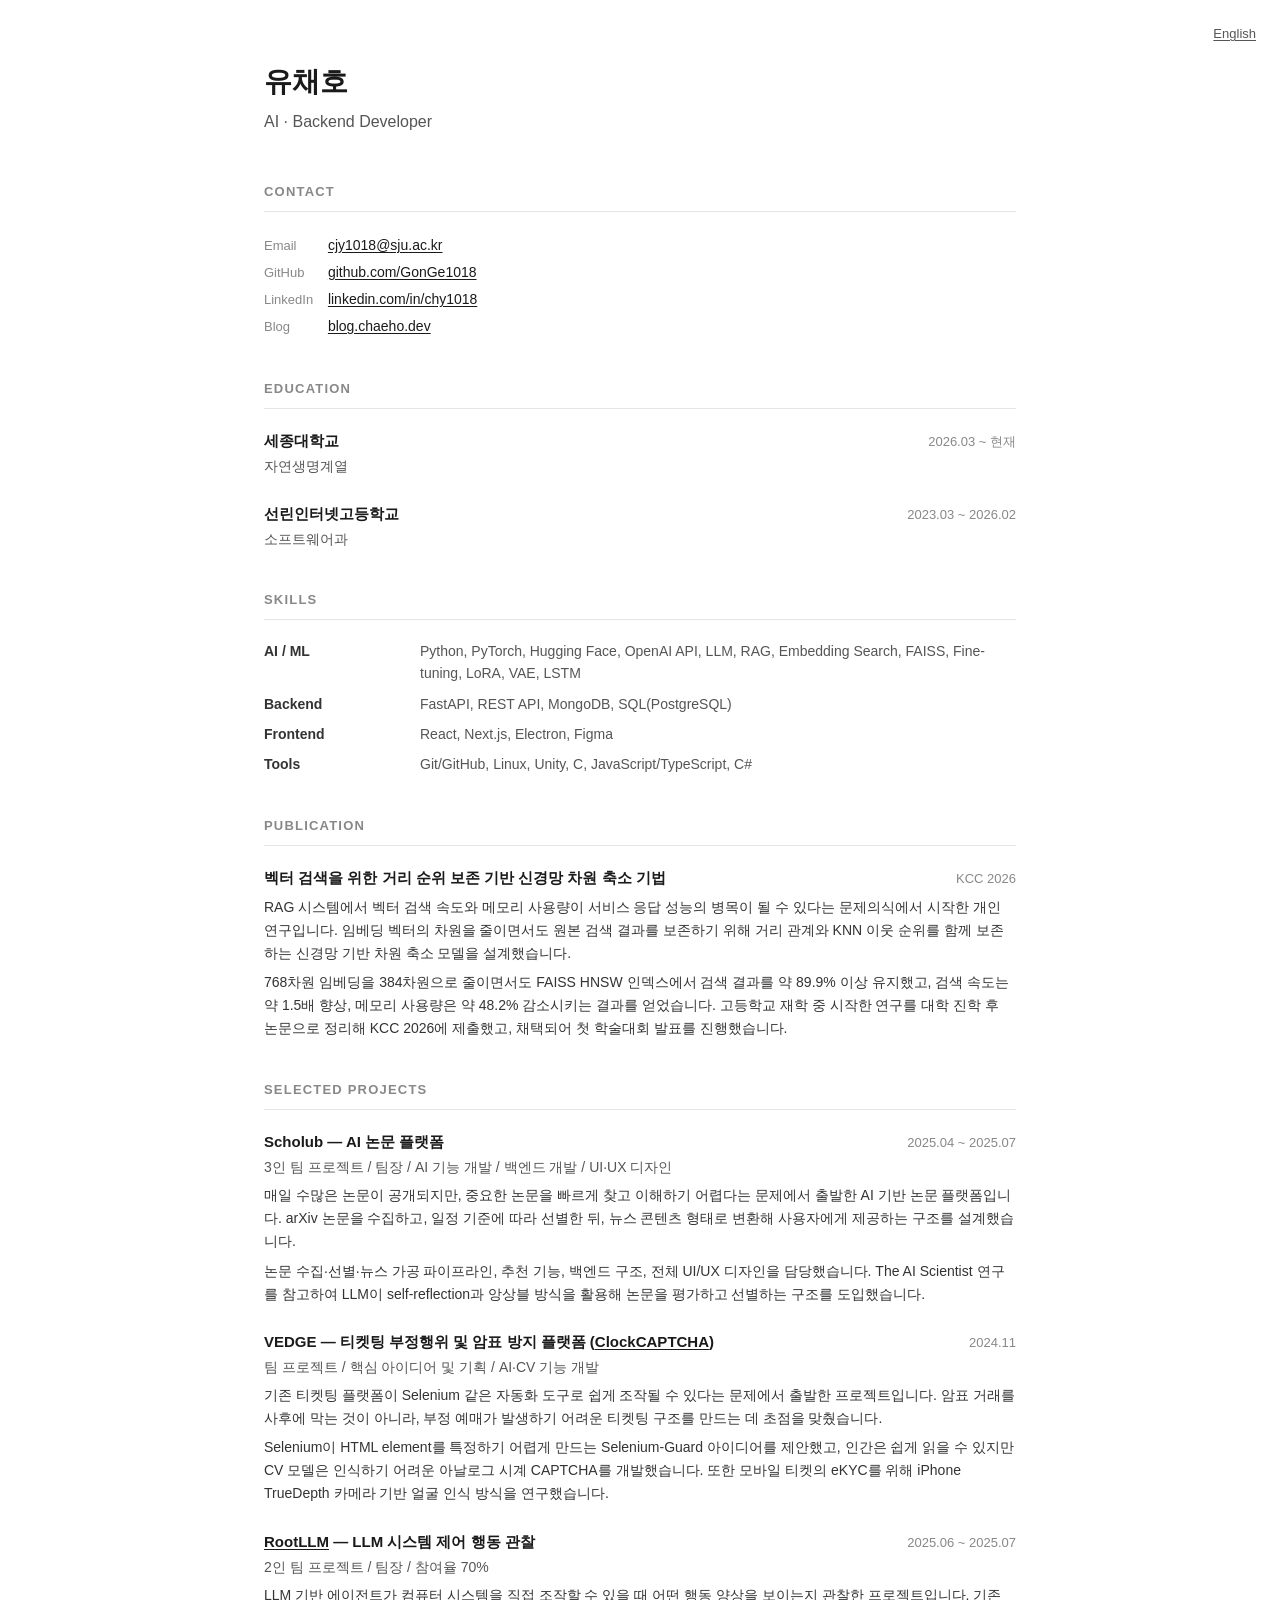
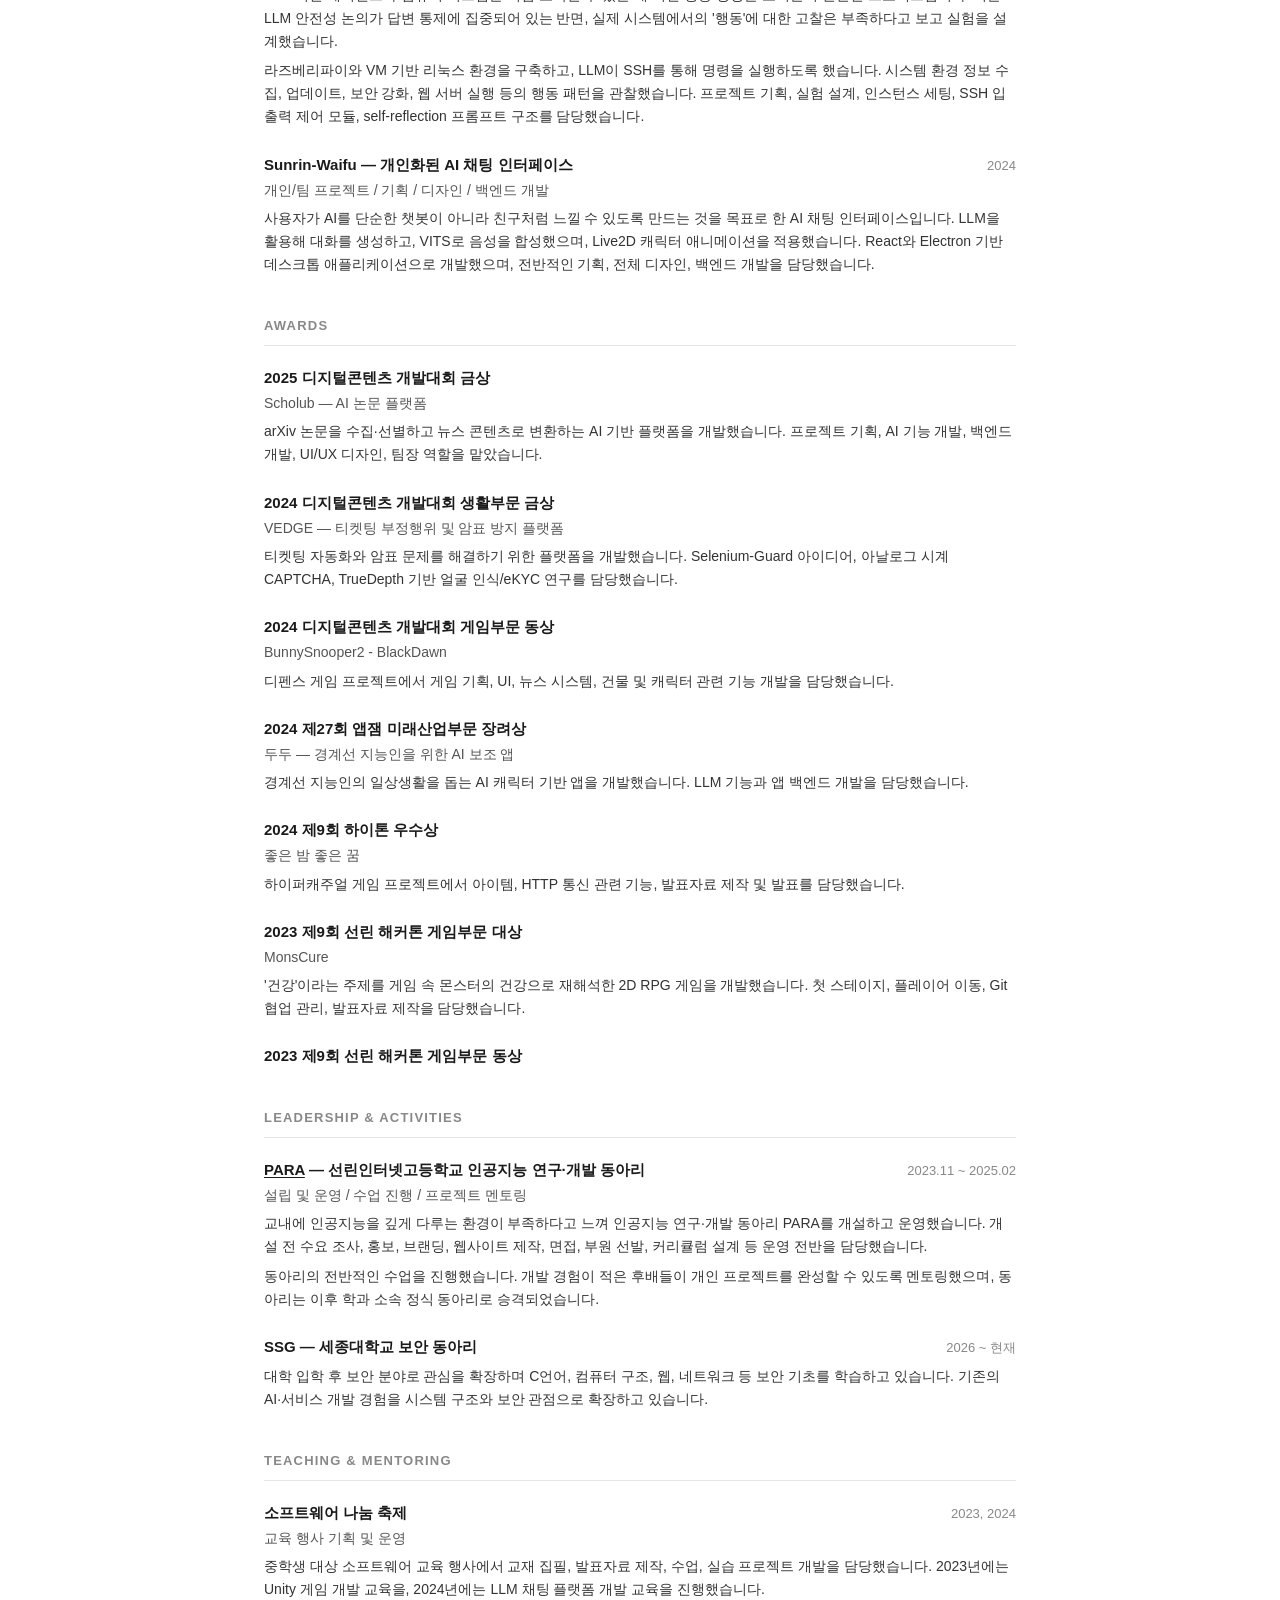
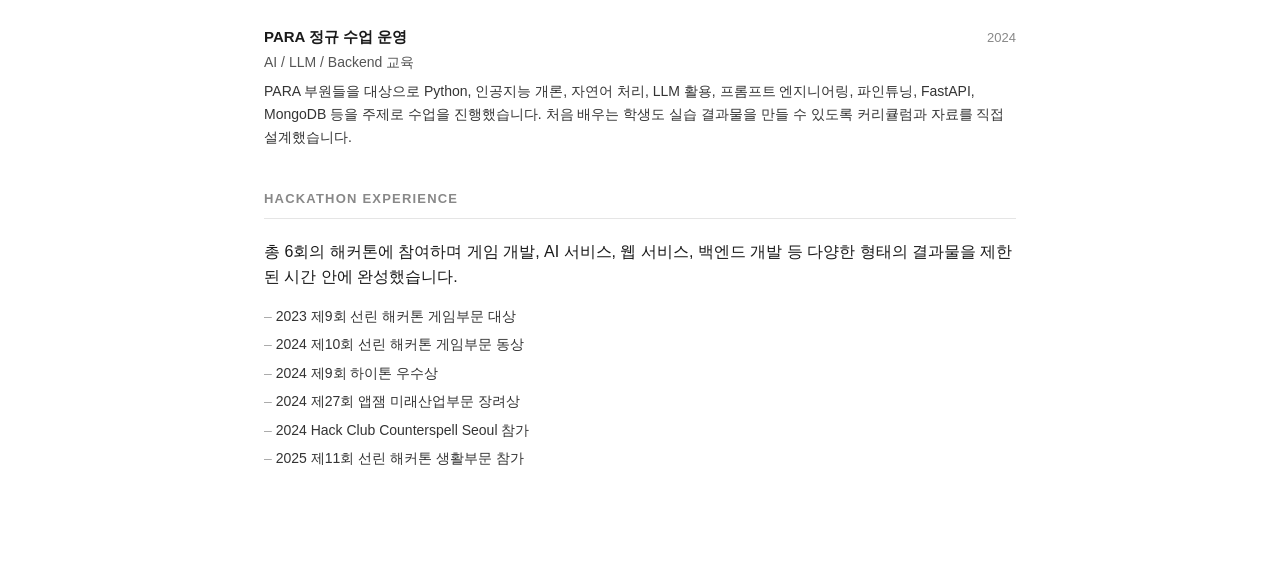
==== index.html @ c117a7dc "init: cv site" ====
<!DOCTYPE html>
<html lang="ko">
<head>
  <meta charset="UTF-8">
  <meta name="viewport" content="width=device-width, initial-scale=1.0">
  <title>유채호 — AI · Backend Developer</title>
  <link rel="stylesheet" href="style.css">
</head>
<body>
  <nav class="lang-switch"><a href="/en/">English</a></nav>

  <header>
    <h1>유채호</h1>
    <p class="subtitle">AI · Backend Developer</p>
  </header>

  <section>
    <h2>Contact</h2>
    <ul class="contact-list">
      <li><span>Email</span> <a href="mailto:cjy1018@sju.ac.kr">cjy1018@sju.ac.kr</a></li>
      <li><span>GitHub</span> <a href="https://github.com/GonGe1018">github.com/GonGe1018</a></li>
      <li><span>LinkedIn</span> <a href="https://www.linkedin.com/in/chy1018/">linkedin.com/in/chy1018</a></li>
      <li><span>Blog</span> <a href="https://blog.chaeho.dev">blog.chaeho.dev</a></li>
    </ul>
  </section>

  <section>
    <h2>Education</h2>
    <div class="entry">
      <div class="entry-header">
        <h3>세종대학교</h3>
        <span class="date">2026.03 ~ 현재</span>
      </div>
      <p class="role">자연생명계열</p>
    </div>
    <div class="entry">
      <div class="entry-header">
        <h3>선린인터넷고등학교</h3>
        <span class="date">2023.03 ~ 2026.02</span>
      </div>
      <p class="role">소프트웨어과</p>
    </div>
  </section>

  <section>
    <h2>Skills</h2>
    <dl class="skills-grid">
      <dt>AI / ML</dt>
      <dd>Python, PyTorch, Hugging Face, OpenAI API, LLM, RAG, Embedding Search, FAISS, Fine-tuning, LoRA, VAE, LSTM</dd>
      <dt>Backend</dt>
      <dd>FastAPI, REST API, MongoDB, SQL(PostgreSQL)</dd>
      <dt>Frontend</dt>
      <dd>React, Next.js, Electron, Figma</dd>
      <dt>Tools</dt>
      <dd>Git/GitHub, Linux, Unity, C, JavaScript/TypeScript, C#</dd>
    </dl>
  </section>

  <section>
    <h2>Publication</h2>
    <div class="entry">
      <div class="entry-header">
        <h3>벡터 검색을 위한 거리 순위 보존 기반 신경망 차원 축소 기법</h3>
        <span class="date">KCC 2026</span>
      </div>
      <p class="desc">RAG 시스템에서 벡터 검색 속도와 메모리 사용량이 서비스 응답 성능의 병목이 될 수 있다는 문제의식에서 시작한 개인 연구입니다. 임베딩 벡터의 차원을 줄이면서도 원본 검색 결과를 보존하기 위해 거리 관계와 KNN 이웃 순위를 함께 보존하는 신경망 기반 차원 축소 모델을 설계했습니다.</p>
      <p class="desc">768차원 임베딩을 384차원으로 줄이면서도 FAISS HNSW 인덱스에서 검색 결과를 약 89.9% 이상 유지했고, 검색 속도는 약 1.5배 향상, 메모리 사용량은 약 48.2% 감소시키는 결과를 얻었습니다. 고등학교 재학 중 시작한 연구를 대학 진학 후 논문으로 정리해 KCC 2026에 제출했고, 채택되어 첫 학술대회 발표를 진행했습니다.</p>
    </div>
  </section>
  <section>
    <h2>Selected Projects</h2>
    <div class="entry">
      <div class="entry-header">
        <h3>Scholub — AI 논문 플랫폼</h3>
        <span class="date">2025.04 ~ 2025.07</span>
      </div>
      <p class="role">3인 팀 프로젝트 / 팀장 / AI 기능 개발 / 백엔드 개발 / UI·UX 디자인</p>
      <p class="desc">매일 수많은 논문이 공개되지만, 중요한 논문을 빠르게 찾고 이해하기 어렵다는 문제에서 출발한 AI 기반 논문 플랫폼입니다. arXiv 논문을 수집하고, 일정 기준에 따라 선별한 뒤, 뉴스 콘텐츠 형태로 변환해 사용자에게 제공하는 구조를 설계했습니다.</p>
      <p class="desc">논문 수집·선별·뉴스 가공 파이프라인, 추천 기능, 백엔드 구조, 전체 UI/UX 디자인을 담당했습니다. The AI Scientist 연구를 참고하여 LLM이 self-reflection과 앙상블 방식을 활용해 논문을 평가하고 선별하는 구조를 도입했습니다.</p>
    </div>
    <div class="entry">
      <div class="entry-header">
        <h3>VEDGE — 티켓팅 부정행위 및 암표 방지 플랫폼 (<a href="https://github.com/GonGe1018/ClockCAPTCHA">ClockCAPTCHA</a>)</h3>
        <span class="date">2024.11</span>
      </div>
      <p class="role">팀 프로젝트 / 핵심 아이디어 및 기획 / AI·CV 기능 개발</p>
      <p class="desc">기존 티켓팅 플랫폼이 Selenium 같은 자동화 도구로 쉽게 조작될 수 있다는 문제에서 출발한 프로젝트입니다. 암표 거래를 사후에 막는 것이 아니라, 부정 예매가 발생하기 어려운 티켓팅 구조를 만드는 데 초점을 맞췄습니다.</p>
      <p class="desc">Selenium이 HTML element를 특정하기 어렵게 만드는 Selenium-Guard 아이디어를 제안했고, 인간은 쉽게 읽을 수 있지만 CV 모델은 인식하기 어려운 아날로그 시계 CAPTCHA를 개발했습니다. 또한 모바일 티켓의 eKYC를 위해 iPhone TrueDepth 카메라 기반 얼굴 인식 방식을 연구했습니다.</p>
    </div>
    <div class="entry">
      <div class="entry-header">
        <h3><a href="https://github.com/GonGe1018/RootLLM">RootLLM</a> — LLM 시스템 제어 행동 관찰</h3>
        <span class="date">2025.06 ~ 2025.07</span>
      </div>
      <p class="role">2인 팀 프로젝트 / 팀장 / 참여율 70%</p>
      <p class="desc">LLM 기반 에이전트가 컴퓨터 시스템을 직접 조작할 수 있을 때 어떤 행동 양상을 보이는지 관찰한 프로젝트입니다. 기존 LLM 안전성 논의가 답변 통제에 집중되어 있는 반면, 실제 시스템에서의 '행동'에 대한 고찰은 부족하다고 보고 실험을 설계했습니다.</p>
      <p class="desc">라즈베리파이와 VM 기반 리눅스 환경을 구축하고, LLM이 SSH를 통해 명령을 실행하도록 했습니다. 시스템 환경 정보 수집, 업데이트, 보안 강화, 웹 서버 실행 등의 행동 패턴을 관찰했습니다. 프로젝트 기획, 실험 설계, 인스턴스 세팅, SSH 입출력 제어 모듈, self-reflection 프롬프트 구조를 담당했습니다.</p>
    </div>
    <div class="entry">
      <div class="entry-header">
        <h3>Sunrin-Waifu — 개인화된 AI 채팅 인터페이스</h3>
        <span class="date">2024</span>
      </div>
      <p class="role">개인/팀 프로젝트 / 기획 / 디자인 / 백엔드 개발</p>
      <p class="desc">사용자가 AI를 단순한 챗봇이 아니라 친구처럼 느낄 수 있도록 만드는 것을 목표로 한 AI 채팅 인터페이스입니다. LLM을 활용해 대화를 생성하고, VITS로 음성을 합성했으며, Live2D 캐릭터 애니메이션을 적용했습니다. React와 Electron 기반 데스크톱 애플리케이션으로 개발했으며, 전반적인 기획, 전체 디자인, 백엔드 개발을 담당했습니다.</p>
    </div>
  </section>

  <section>
    <h2>Awards</h2>
    <div class="entry">
      <div class="entry-header">
        <h3>2025 디지털콘텐츠 개발대회 금상</h3>
      </div>
      <p class="role">Scholub — AI 논문 플랫폼</p>
      <p class="desc">arXiv 논문을 수집·선별하고 뉴스 콘텐츠로 변환하는 AI 기반 플랫폼을 개발했습니다. 프로젝트 기획, AI 기능 개발, 백엔드 개발, UI/UX 디자인, 팀장 역할을 맡았습니다.</p>
    </div>
    <div class="entry">
      <div class="entry-header">
        <h3>2024 디지털콘텐츠 개발대회 생활부문 금상</h3>
      </div>
      <p class="role">VEDGE — 티켓팅 부정행위 및 암표 방지 플랫폼</p>
      <p class="desc">티켓팅 자동화와 암표 문제를 해결하기 위한 플랫폼을 개발했습니다. Selenium-Guard 아이디어, 아날로그 시계 CAPTCHA, TrueDepth 기반 얼굴 인식/eKYC 연구를 담당했습니다.</p>
    </div>
    <div class="entry">
      <div class="entry-header">
        <h3>2024 디지털콘텐츠 개발대회 게임부문 동상</h3>
      </div>
      <p class="role">BunnySnooper2 - BlackDawn</p>
      <p class="desc">디펜스 게임 프로젝트에서 게임 기획, UI, 뉴스 시스템, 건물 및 캐릭터 관련 기능 개발을 담당했습니다.</p>
    </div>
    <div class="entry">
      <div class="entry-header">
        <h3>2024 제27회 앱잼 미래산업부문 장려상</h3>
      </div>
      <p class="role">두두 — 경계선 지능인을 위한 AI 보조 앱</p>
      <p class="desc">경계선 지능인의 일상생활을 돕는 AI 캐릭터 기반 앱을 개발했습니다. LLM 기능과 앱 백엔드 개발을 담당했습니다.</p>
    </div>
    <div class="entry">
      <div class="entry-header">
        <h3>2024 제9회 하이톤 우수상</h3>
      </div>
      <p class="role">좋은 밤 좋은 꿈</p>
      <p class="desc">하이퍼캐주얼 게임 프로젝트에서 아이템, HTTP 통신 관련 기능, 발표자료 제작 및 발표를 담당했습니다.</p>
    </div>
    <div class="entry">
      <div class="entry-header">
        <h3>2023 제9회 선린 해커톤 게임부문 대상</h3>
      </div>
      <p class="role">MonsCure</p>
      <p class="desc">'건강'이라는 주제를 게임 속 몬스터의 건강으로 재해석한 2D RPG 게임을 개발했습니다. 첫 스테이지, 플레이어 이동, Git 협업 관리, 발표자료 제작을 담당했습니다.</p>
    </div>
    <div class="entry">
      <div class="entry-header">
        <h3>2023 제9회 선린 해커톤 게임부문 동상</h3>
      </div>
    </div>
  </section>

  <section>
    <h2>Leadership & Activities</h2>
    <div class="entry">
      <div class="entry-header">
        <h3><a href="https://sunrin-para.dev/">PARA</a> — 선린인터넷고등학교 인공지능 연구·개발 동아리</h3>
        <span class="date">2023.11 ~ 2025.02</span>
      </div>
      <p class="role">설립 및 운영 / 수업 진행 / 프로젝트 멘토링</p>
      <p class="desc">교내에 인공지능을 깊게 다루는 환경이 부족하다고 느껴 인공지능 연구·개발 동아리 PARA를 개설하고 운영했습니다. 개설 전 수요 조사, 홍보, 브랜딩, 웹사이트 제작, 면접, 부원 선발, 커리큘럼 설계 등 운영 전반을 담당했습니다.</p>
      <p class="desc">동아리의 전반적인 수업을 진행했습니다. 개발 경험이 적은 후배들이 개인 프로젝트를 완성할 수 있도록 멘토링했으며, 동아리는 이후 학과 소속 정식 동아리로 승격되었습니다.</p>
    </div>
    <div class="entry">
      <div class="entry-header">
        <h3>SSG — 세종대학교 보안 동아리</h3>
        <span class="date">2026 ~ 현재</span>
      </div>
      <p class="desc">대학 입학 후 보안 분야로 관심을 확장하며 C언어, 컴퓨터 구조, 웹, 네트워크 등 보안 기초를 학습하고 있습니다. 기존의 AI·서비스 개발 경험을 시스템 구조와 보안 관점으로 확장하고 있습니다.</p>
    </div>
  </section>

  <section>
    <h2>Teaching & Mentoring</h2>
    <div class="entry">
      <div class="entry-header">
        <h3>소프트웨어 나눔 축제</h3>
        <span class="date">2023, 2024</span>
      </div>
      <p class="role">교육 행사 기획 및 운영</p>
      <p class="desc">중학생 대상 소프트웨어 교육 행사에서 교재 집필, 발표자료 제작, 수업, 실습 프로젝트 개발을 담당했습니다. 2023년에는 Unity 게임 개발 교육을, 2024년에는 LLM 채팅 플랫폼 개발 교육을 진행했습니다.</p>
    </div>
    <div class="entry">
      <div class="entry-header">
        <h3>PARA 정규 수업 운영</h3>
        <span class="date">2024</span>
      </div>
      <p class="role">AI / LLM / Backend 교육</p>
      <p class="desc">PARA 부원들을 대상으로 Python, 인공지능 개론, 자연어 처리, LLM 활용, 프롬프트 엔지니어링, 파인튜닝, FastAPI, MongoDB 등을 주제로 수업을 진행했습니다. 처음 배우는 학생도 실습 결과물을 만들 수 있도록 커리큘럼과 자료를 직접 설계했습니다.</p>
    </div>
  </section>

  <section>
    <h2>Hackathon Experience</h2>
    <p class="desc" style="margin-bottom: 12px;">총 6회의 해커톤에 참여하며 게임 개발, AI 서비스, 웹 서비스, 백엔드 개발 등 다양한 형태의 결과물을 제한된 시간 안에 완성했습니다.</p>
    <ul class="plain">
      <li>2023 제9회 선린 해커톤 게임부문 대상</li>
      <li>2024 제10회 선린 해커톤 게임부문 동상</li>
      <li>2024 제9회 하이톤 우수상</li>
      <li>2024 제27회 앱잼 미래산업부문 장려상</li>
      <li>2024 Hack Club Counterspell Seoul 참가</li>
      <li>2025 제11회 선린 해커톤 생활부문 참가</li>
    </ul>
  </section>

</body>
</html>
---- style.css ----
* {
  margin: 0;
  padding: 0;
  box-sizing: border-box;
}

body {
  font-family: -apple-system, BlinkMacSystemFont, "Segoe UI", Roboto, "Helvetica Neue", Arial, sans-serif;
  line-height: 1.6;
  color: #1a1a1a;
  background: #fff;
  max-width: 800px;
  margin: 0 auto;
  padding: 60px 24px;
}

a {
  color: #1a1a1a;
  text-decoration: underline;
  text-underline-offset: 2px;
}

a:hover {
  color: #555;
}

header {
  margin-bottom: 48px;
}

header h1 {
  font-size: 28px;
  font-weight: 700;
  margin-bottom: 4px;
}

header .subtitle {
  font-size: 16px;
  color: #555;
  margin-bottom: 12px;
}

header .bio {
  font-size: 14px;
  color: #333;
  line-height: 1.7;
}

.lang-switch {
  position: absolute;
  top: 24px;
  right: 24px;
  font-size: 13px;
  color: #888;
}

.lang-switch a {
  color: #555;
  font-weight: 500;
}

section {
  margin-bottom: 40px;
}

section > h2 {
  font-size: 13px;
  font-weight: 700;
  text-transform: uppercase;
  letter-spacing: 1.2px;
  color: #888;
  border-bottom: 1px solid #e5e5e5;
  padding-bottom: 8px;
  margin-bottom: 20px;
}

.entry {
  margin-bottom: 24px;
}

.entry-header {
  display: flex;
  justify-content: space-between;
  align-items: baseline;
  flex-wrap: wrap;
  gap: 4px;
}

.entry-header h3 {
  font-size: 15px;
  font-weight: 600;
}

.entry-header .date {
  font-size: 13px;
  color: #888;
  white-space: nowrap;
}

.entry .role {
  font-size: 14px;
  color: #555;
  margin-top: 2px;
}

.entry .desc {
  font-size: 14px;
  color: #333;
  margin-top: 6px;
  line-height: 1.65;
}

.skills-grid {
  display: grid;
  grid-template-columns: 140px 1fr;
  gap: 8px 16px;
  font-size: 14px;
}

.skills-grid dt {
  font-weight: 600;
  color: #333;
}

.skills-grid dd {
  color: #555;
}

ul.plain {
  list-style: none;
  padding: 0;
}

ul.plain li {
  font-size: 14px;
  color: #333;
  padding: 3px 0;
}

ul.plain li::before {
  content: "– ";
  color: #aaa;
}

.contact-list {
  list-style: none;
  padding: 0;
  font-size: 14px;
}

.contact-list li {
  padding: 2px 0;
}

.contact-list li span {
  display: inline-block;
  width: 60px;
  color: #888;
  font-size: 13px;
}

@media (max-width: 600px) {
  body {
    padding: 40px 16px;
  }

  .skills-grid {
    grid-template-columns: 1fr;
  }

  .entry-header {
    flex-direction: column;
  }

  .lang-switch {
    position: static;
    margin-bottom: 20px;
  }
}
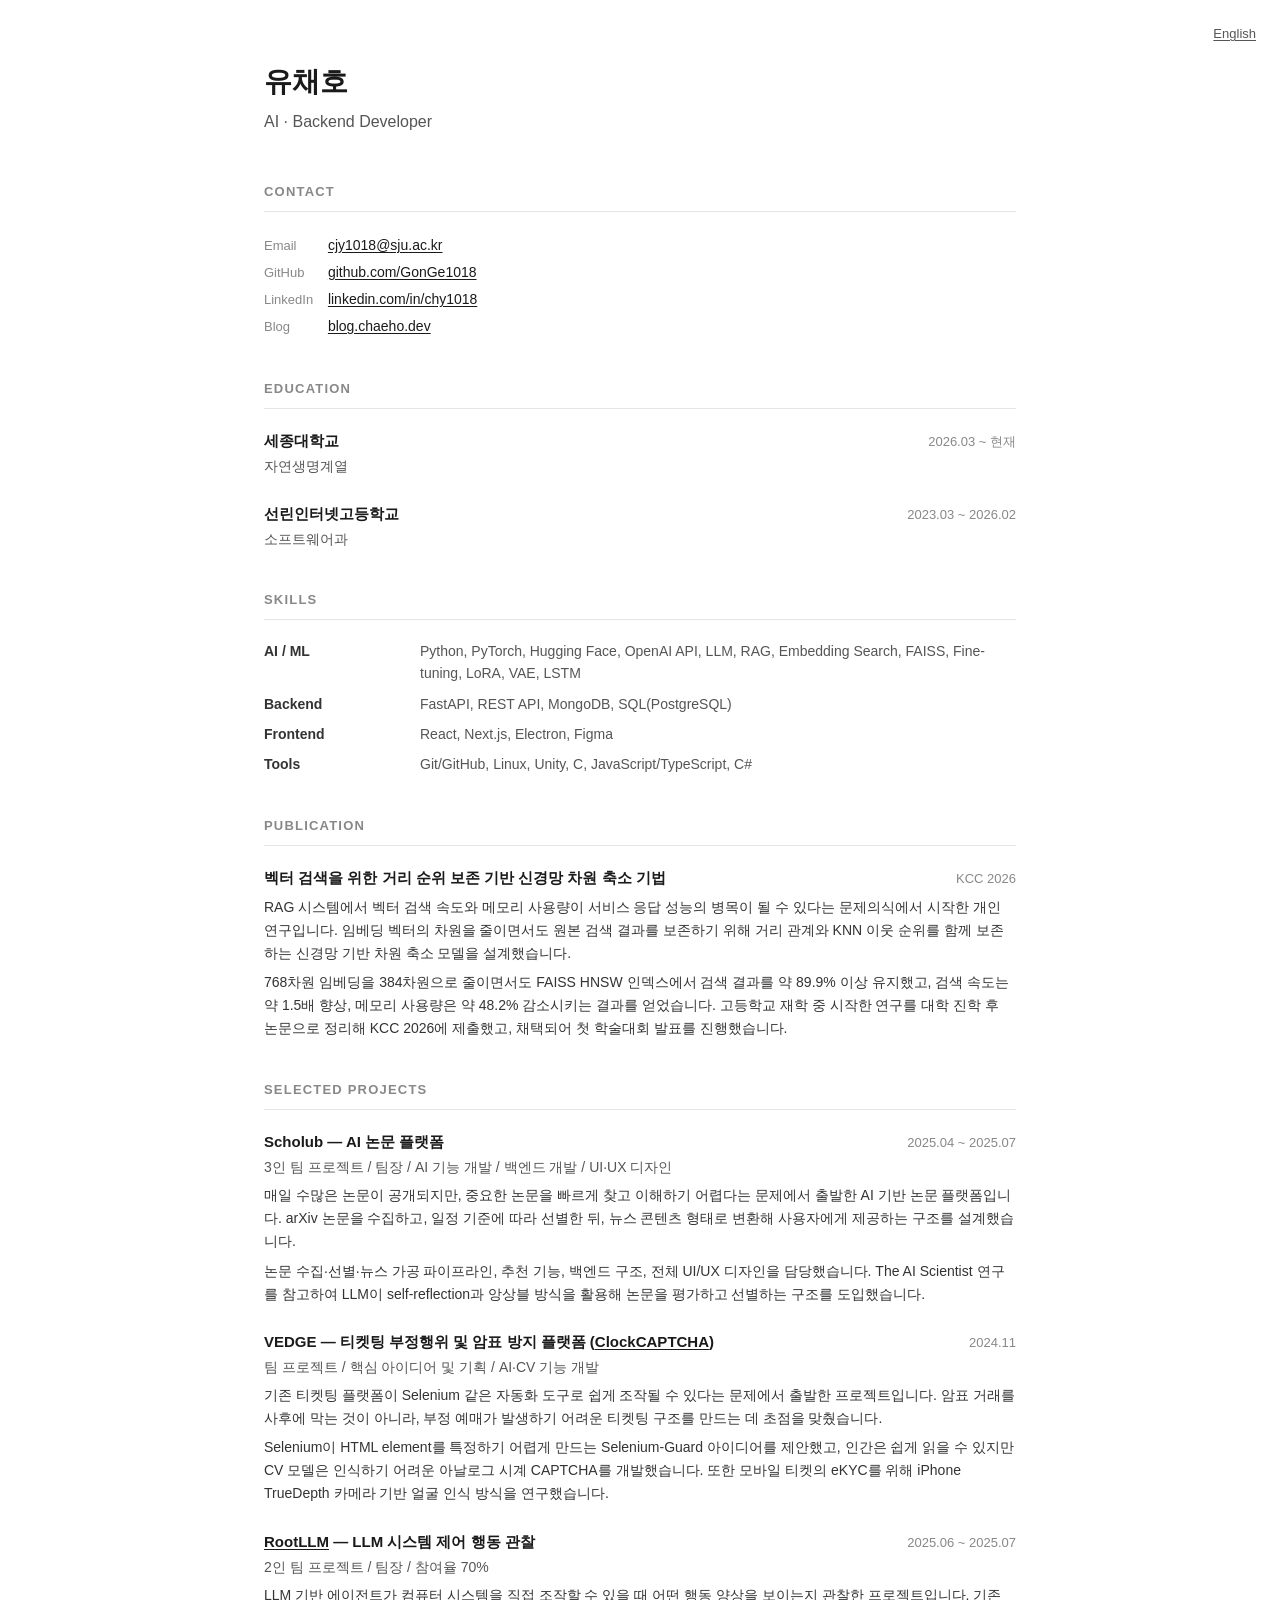
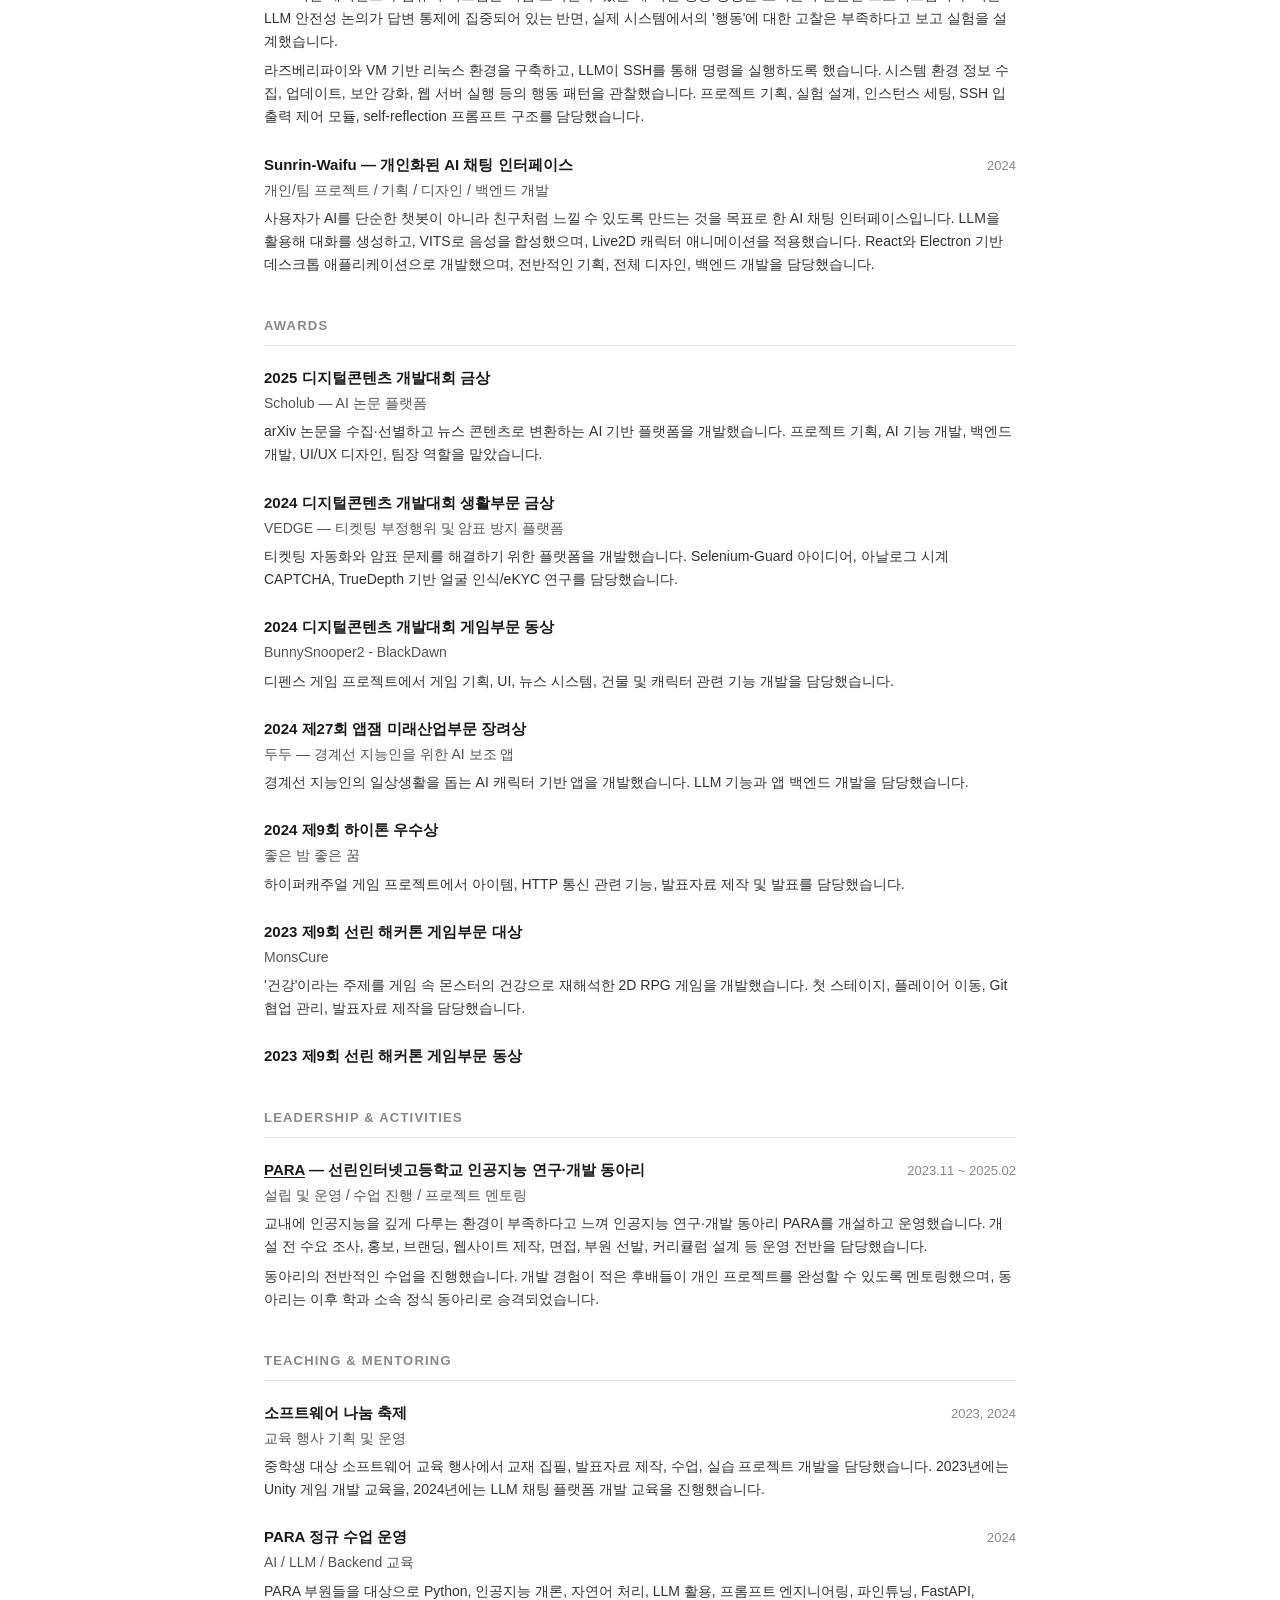
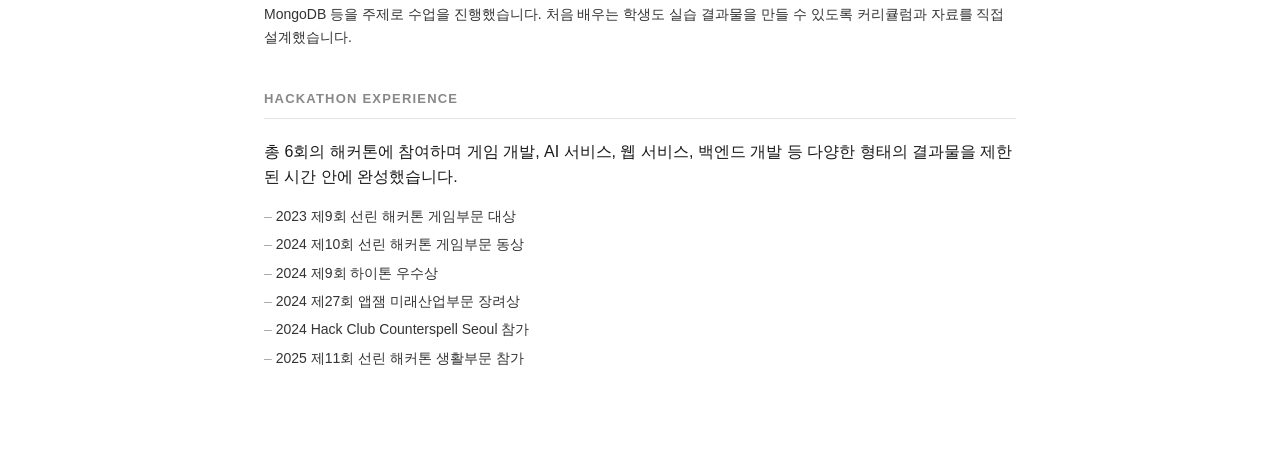
==== commit 552c2030: "fix: remove SSG activity Ultraworked with [Sisyphus](https://github.com/code-yeongyu/oh-my-openagent" ====
--- a/index.html
+++ b/index.html
@@ -168,13 +168,6 @@
       <p class="desc">교내에 인공지능을 깊게 다루는 환경이 부족하다고 느껴 인공지능 연구·개발 동아리 PARA를 개설하고 운영했습니다. 개설 전 수요 조사, 홍보, 브랜딩, 웹사이트 제작, 면접, 부원 선발, 커리큘럼 설계 등 운영 전반을 담당했습니다.</p>
       <p class="desc">동아리의 전반적인 수업을 진행했습니다. 개발 경험이 적은 후배들이 개인 프로젝트를 완성할 수 있도록 멘토링했으며, 동아리는 이후 학과 소속 정식 동아리로 승격되었습니다.</p>
     </div>
-    <div class="entry">
-      <div class="entry-header">
-        <h3>SSG — 세종대학교 보안 동아리</h3>
-        <span class="date">2026 ~ 현재</span>
-      </div>
-      <p class="desc">대학 입학 후 보안 분야로 관심을 확장하며 C언어, 컴퓨터 구조, 웹, 네트워크 등 보안 기초를 학습하고 있습니다. 기존의 AI·서비스 개발 경험을 시스템 구조와 보안 관점으로 확장하고 있습니다.</p>
-    </div>
   </section>
 
   <section>
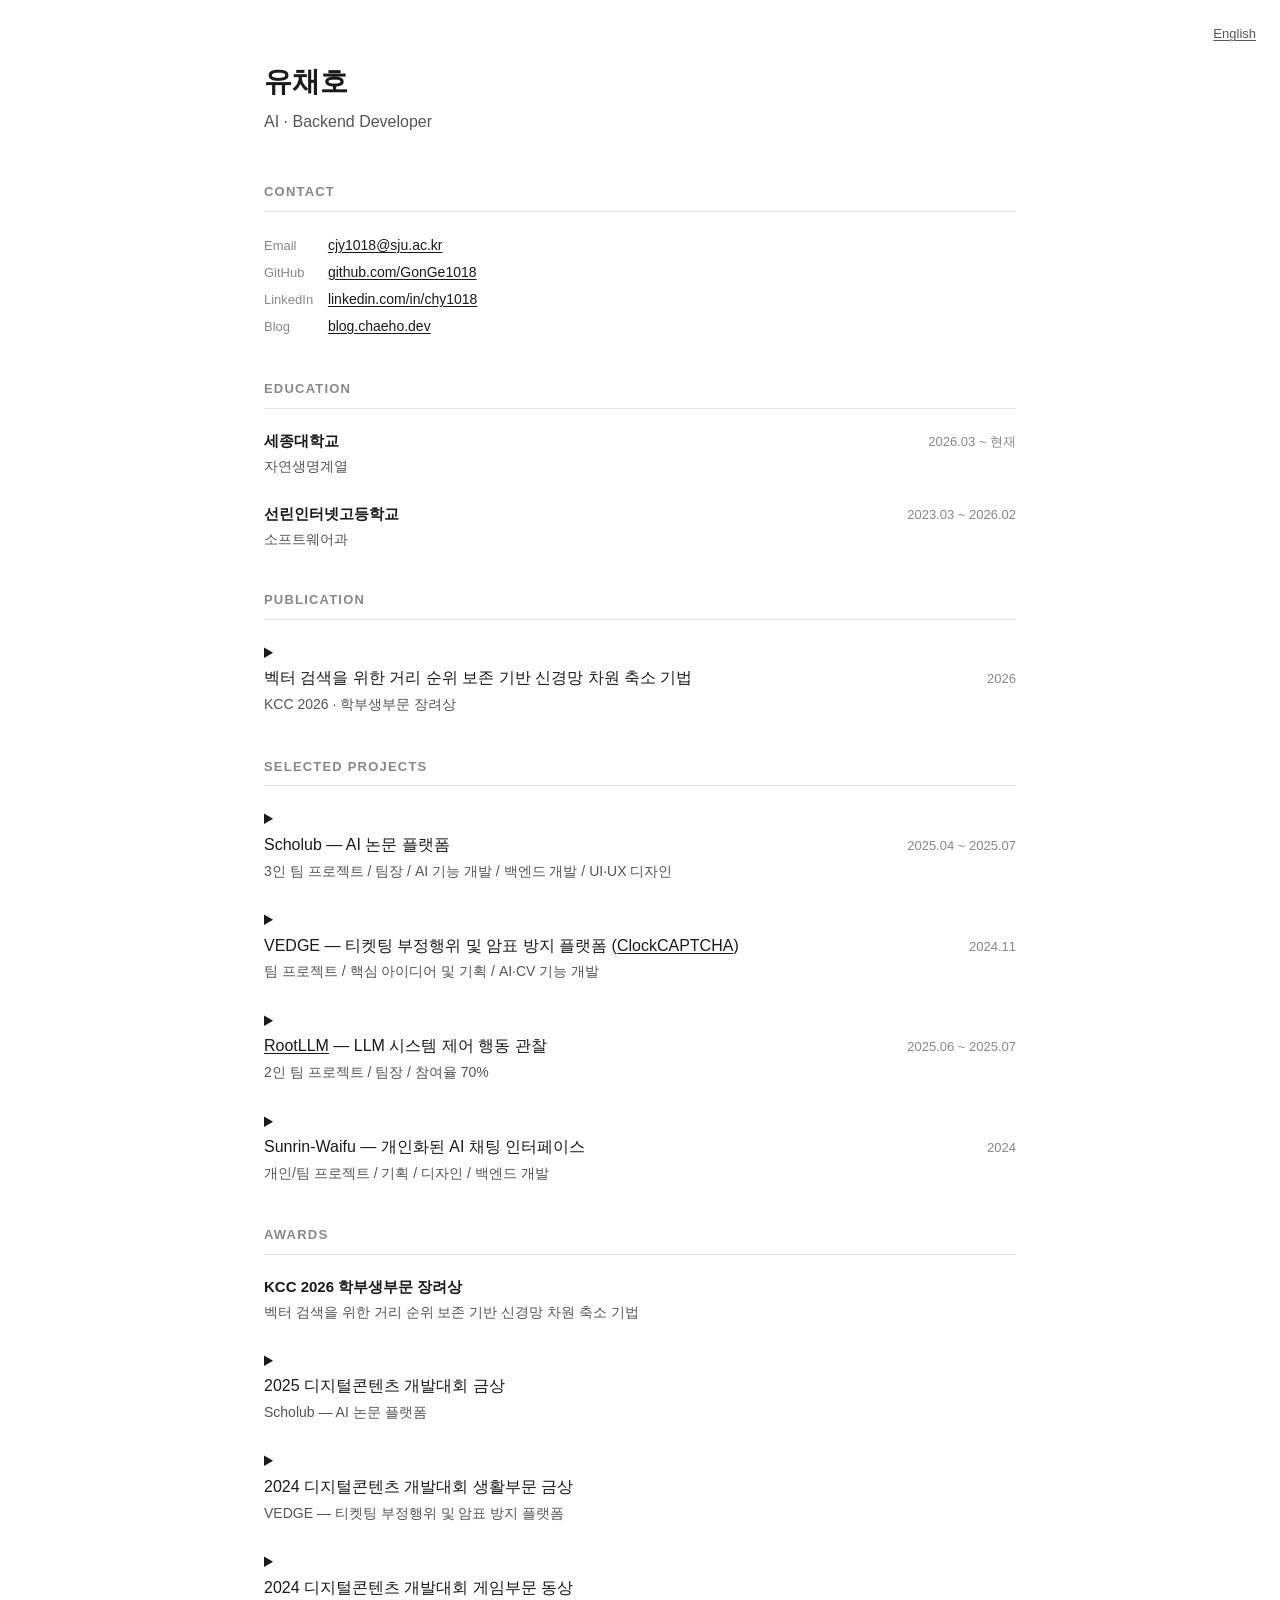
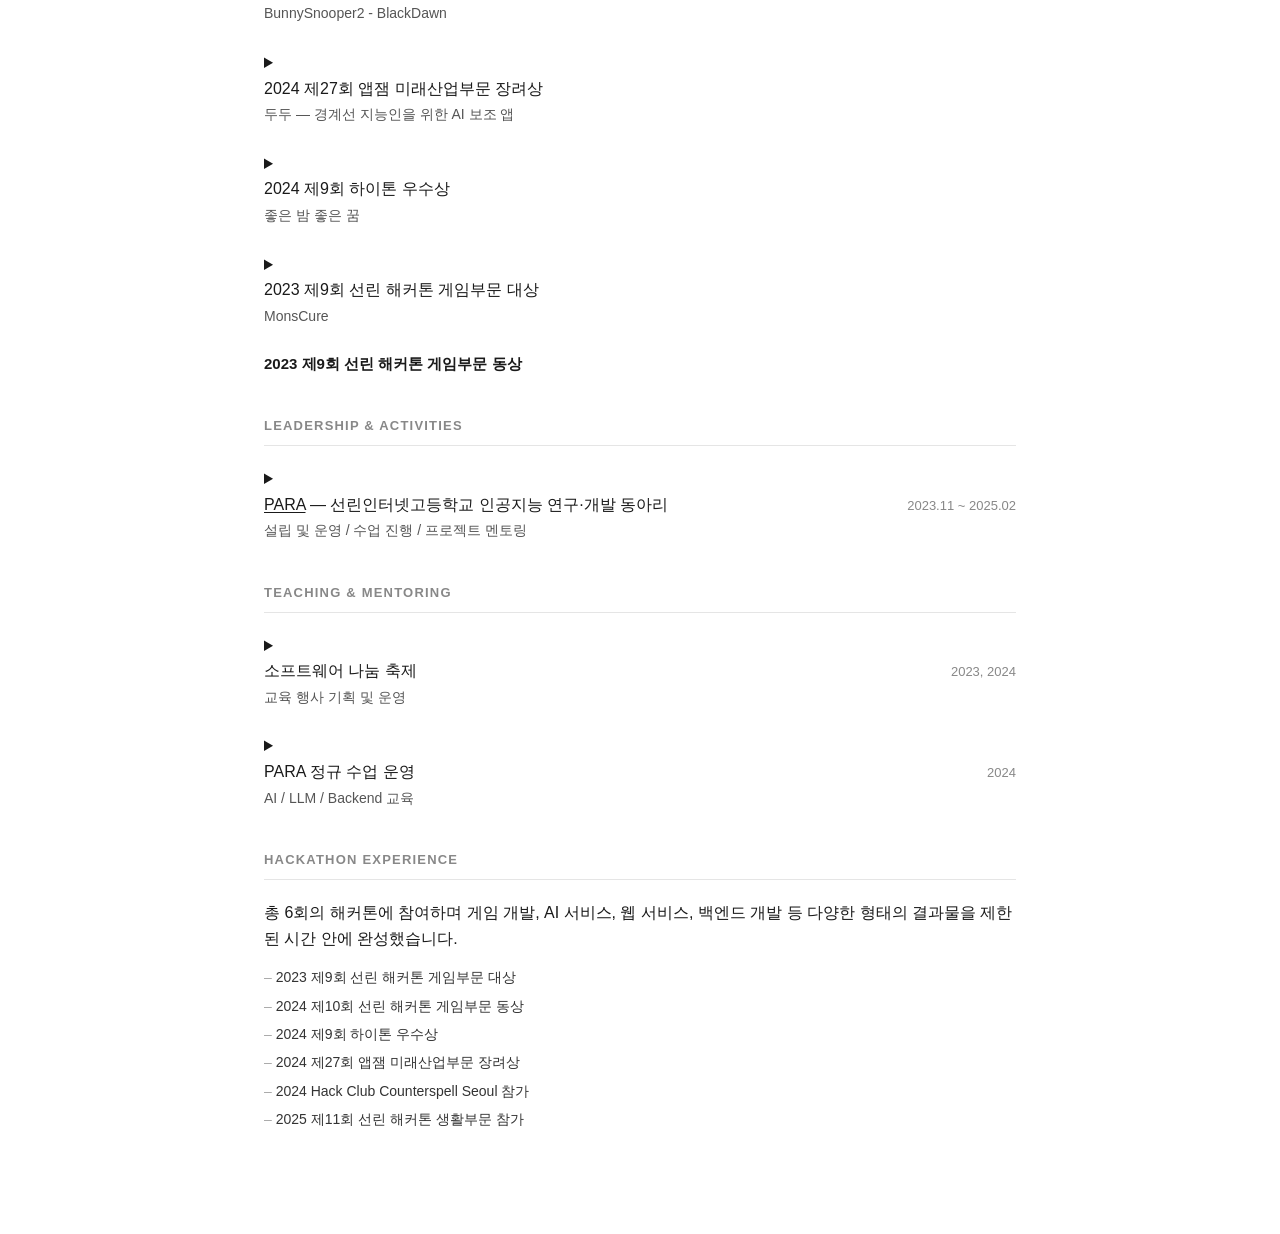
==== commit 10e8a975: "feat: simplify bilingual CV and add KCC award" ====
--- a/index.html
+++ b/index.html
@@ -43,113 +43,128 @@
   </section>
 
   <section>
-    <h2>Skills</h2>
-    <dl class="skills-grid">
-      <dt>AI / ML</dt>
-      <dd>Python, PyTorch, Hugging Face, OpenAI API, LLM, RAG, Embedding Search, FAISS, Fine-tuning, LoRA, VAE, LSTM</dd>
-      <dt>Backend</dt>
-      <dd>FastAPI, REST API, MongoDB, SQL(PostgreSQL)</dd>
-      <dt>Frontend</dt>
-      <dd>React, Next.js, Electron, Figma</dd>
-      <dt>Tools</dt>
-      <dd>Git/GitHub, Linux, Unity, C, JavaScript/TypeScript, C#</dd>
-    </dl>
-  </section>
-
-  <section>
     <h2>Publication</h2>
-    <div class="entry">
-      <div class="entry-header">
-        <h3>벡터 검색을 위한 거리 순위 보존 기반 신경망 차원 축소 기법</h3>
-        <span class="date">KCC 2026</span>
-      </div>
-      <p class="desc">RAG 시스템에서 벡터 검색 속도와 메모리 사용량이 서비스 응답 성능의 병목이 될 수 있다는 문제의식에서 시작한 개인 연구입니다. 임베딩 벡터의 차원을 줄이면서도 원본 검색 결과를 보존하기 위해 거리 관계와 KNN 이웃 순위를 함께 보존하는 신경망 기반 차원 축소 모델을 설계했습니다.</p>
-      <p class="desc">768차원 임베딩을 384차원으로 줄이면서도 FAISS HNSW 인덱스에서 검색 결과를 약 89.9% 이상 유지했고, 검색 속도는 약 1.5배 향상, 메모리 사용량은 약 48.2% 감소시키는 결과를 얻었습니다. 고등학교 재학 중 시작한 연구를 대학 진학 후 논문으로 정리해 KCC 2026에 제출했고, 채택되어 첫 학술대회 발표를 진행했습니다.</p>
-    </div>
+    <details class="entry entry-details">
+      <summary>
+        <span class="entry-header">
+          <span class="entry-title" role="heading" aria-level="3">벡터 검색을 위한 거리 순위 보존 기반 신경망 차원 축소 기법</span>
+          <span class="date">2026</span>
+        </span>
+        <span class="role">KCC 2026 · 학부생부문 장려상</span>
+      </summary>
+        <p class="desc">RAG 시스템에서 벡터 검색 속도와 메모리 사용량이 서비스 응답 성능의 병목이 될 수 있다는 문제의식에서 시작한 개인 연구입니다. 임베딩 벡터의 차원을 줄이면서도 원본 검색 결과를 보존하기 위해 거리 관계와 KNN 이웃 순위를 함께 보존하는 신경망 기반 차원 축소 모델을 설계했습니다.</p>
+        <p class="desc">768차원 임베딩을 384차원으로 줄이면서도 FAISS HNSW 인덱스에서 검색 결과를 약 89.9% 이상 유지했고, 검색 속도는 약 1.5배 향상, 메모리 사용량은 약 48.2% 감소시키는 결과를 얻었습니다. 고등학교 재학 중 시작한 연구를 대학 진학 후 논문으로 정리해 KCC 2026에 제출했고, 채택되어 첫 학술대회 발표를 진행했습니다.</p>
+    </details>
   </section>
   <section>
     <h2>Selected Projects</h2>
-    <div class="entry">
-      <div class="entry-header">
-        <h3>Scholub — AI 논문 플랫폼</h3>
-        <span class="date">2025.04 ~ 2025.07</span>
-      </div>
-      <p class="role">3인 팀 프로젝트 / 팀장 / AI 기능 개발 / 백엔드 개발 / UI·UX 디자인</p>
-      <p class="desc">매일 수많은 논문이 공개되지만, 중요한 논문을 빠르게 찾고 이해하기 어렵다는 문제에서 출발한 AI 기반 논문 플랫폼입니다. arXiv 논문을 수집하고, 일정 기준에 따라 선별한 뒤, 뉴스 콘텐츠 형태로 변환해 사용자에게 제공하는 구조를 설계했습니다.</p>
-      <p class="desc">논문 수집·선별·뉴스 가공 파이프라인, 추천 기능, 백엔드 구조, 전체 UI/UX 디자인을 담당했습니다. The AI Scientist 연구를 참고하여 LLM이 self-reflection과 앙상블 방식을 활용해 논문을 평가하고 선별하는 구조를 도입했습니다.</p>
-    </div>
-    <div class="entry">
-      <div class="entry-header">
-        <h3>VEDGE — 티켓팅 부정행위 및 암표 방지 플랫폼 (<a href="https://github.com/GonGe1018/ClockCAPTCHA">ClockCAPTCHA</a>)</h3>
-        <span class="date">2024.11</span>
-      </div>
-      <p class="role">팀 프로젝트 / 핵심 아이디어 및 기획 / AI·CV 기능 개발</p>
-      <p class="desc">기존 티켓팅 플랫폼이 Selenium 같은 자동화 도구로 쉽게 조작될 수 있다는 문제에서 출발한 프로젝트입니다. 암표 거래를 사후에 막는 것이 아니라, 부정 예매가 발생하기 어려운 티켓팅 구조를 만드는 데 초점을 맞췄습니다.</p>
-      <p class="desc">Selenium이 HTML element를 특정하기 어렵게 만드는 Selenium-Guard 아이디어를 제안했고, 인간은 쉽게 읽을 수 있지만 CV 모델은 인식하기 어려운 아날로그 시계 CAPTCHA를 개발했습니다. 또한 모바일 티켓의 eKYC를 위해 iPhone TrueDepth 카메라 기반 얼굴 인식 방식을 연구했습니다.</p>
-    </div>
-    <div class="entry">
-      <div class="entry-header">
-        <h3><a href="https://github.com/GonGe1018/RootLLM">RootLLM</a> — LLM 시스템 제어 행동 관찰</h3>
-        <span class="date">2025.06 ~ 2025.07</span>
-      </div>
-      <p class="role">2인 팀 프로젝트 / 팀장 / 참여율 70%</p>
-      <p class="desc">LLM 기반 에이전트가 컴퓨터 시스템을 직접 조작할 수 있을 때 어떤 행동 양상을 보이는지 관찰한 프로젝트입니다. 기존 LLM 안전성 논의가 답변 통제에 집중되어 있는 반면, 실제 시스템에서의 '행동'에 대한 고찰은 부족하다고 보고 실험을 설계했습니다.</p>
-      <p class="desc">라즈베리파이와 VM 기반 리눅스 환경을 구축하고, LLM이 SSH를 통해 명령을 실행하도록 했습니다. 시스템 환경 정보 수집, 업데이트, 보안 강화, 웹 서버 실행 등의 행동 패턴을 관찰했습니다. 프로젝트 기획, 실험 설계, 인스턴스 세팅, SSH 입출력 제어 모듈, self-reflection 프롬프트 구조를 담당했습니다.</p>
-    </div>
-    <div class="entry">
-      <div class="entry-header">
-        <h3>Sunrin-Waifu — 개인화된 AI 채팅 인터페이스</h3>
-        <span class="date">2024</span>
-      </div>
-      <p class="role">개인/팀 프로젝트 / 기획 / 디자인 / 백엔드 개발</p>
-      <p class="desc">사용자가 AI를 단순한 챗봇이 아니라 친구처럼 느낄 수 있도록 만드는 것을 목표로 한 AI 채팅 인터페이스입니다. LLM을 활용해 대화를 생성하고, VITS로 음성을 합성했으며, Live2D 캐릭터 애니메이션을 적용했습니다. React와 Electron 기반 데스크톱 애플리케이션으로 개발했으며, 전반적인 기획, 전체 디자인, 백엔드 개발을 담당했습니다.</p>
-    </div>
+    <details class="entry entry-details">
+      <summary>
+        <span class="entry-header">
+          <span class="entry-title" role="heading" aria-level="3">Scholub — AI 논문 플랫폼</span>
+          <span class="date">2025.04 ~ 2025.07</span>
+        </span>
+        <span class="role">3인 팀 프로젝트 / 팀장 / AI 기능 개발 / 백엔드 개발 / UI·UX 디자인</span>
+      </summary>
+        <p class="desc">매일 수많은 논문이 공개되지만, 중요한 논문을 빠르게 찾고 이해하기 어렵다는 문제에서 출발한 AI 기반 논문 플랫폼입니다. arXiv 논문을 수집하고, 일정 기준에 따라 선별한 뒤, 뉴스 콘텐츠 형태로 변환해 사용자에게 제공하는 구조를 설계했습니다.</p>
+        <p class="desc">논문 수집·선별·뉴스 가공 파이프라인, 추천 기능, 백엔드 구조, 전체 UI/UX 디자인을 담당했습니다. The AI Scientist 연구를 참고하여 LLM이 self-reflection과 앙상블 방식을 활용해 논문을 평가하고 선별하는 구조를 도입했습니다.</p>
+    </details>
+    <details class="entry entry-details">
+      <summary>
+        <span class="entry-header">
+          <span class="entry-title" role="heading" aria-level="3">VEDGE — 티켓팅 부정행위 및 암표 방지 플랫폼 (<a href="https://github.com/GonGe1018/ClockCAPTCHA">ClockCAPTCHA</a>)</span>
+          <span class="date">2024.11</span>
+        </span>
+        <span class="role">팀 프로젝트 / 핵심 아이디어 및 기획 / AI·CV 기능 개발</span>
+      </summary>
+        <p class="desc">기존 티켓팅 플랫폼이 Selenium 같은 자동화 도구로 쉽게 조작될 수 있다는 문제에서 출발한 프로젝트입니다. 암표 거래를 사후에 막는 것이 아니라, 부정 예매가 발생하기 어려운 티켓팅 구조를 만드는 데 초점을 맞췄습니다.</p>
+        <p class="desc">Selenium이 HTML element를 특정하기 어렵게 만드는 Selenium-Guard 아이디어를 제안했고, 인간은 쉽게 읽을 수 있지만 CV 모델은 인식하기 어려운 아날로그 시계 CAPTCHA를 개발했습니다. 또한 모바일 티켓의 eKYC를 위해 iPhone TrueDepth 카메라 기반 얼굴 인식 방식을 연구했습니다.</p>
+    </details>
+    <details class="entry entry-details">
+      <summary>
+        <span class="entry-header">
+          <span class="entry-title" role="heading" aria-level="3"><a href="https://github.com/GonGe1018/RootLLM">RootLLM</a> — LLM 시스템 제어 행동 관찰</span>
+          <span class="date">2025.06 ~ 2025.07</span>
+        </span>
+        <span class="role">2인 팀 프로젝트 / 팀장 / 참여율 70%</span>
+      </summary>
+        <p class="desc">LLM 기반 에이전트가 컴퓨터 시스템을 직접 조작할 수 있을 때 어떤 행동 양상을 보이는지 관찰한 프로젝트입니다. 기존 LLM 안전성 논의가 답변 통제에 집중되어 있는 반면, 실제 시스템에서의 '행동'에 대한 고찰은 부족하다고 보고 실험을 설계했습니다.</p>
+        <p class="desc">라즈베리파이와 VM 기반 리눅스 환경을 구축하고, LLM이 SSH를 통해 명령을 실행하도록 했습니다. 시스템 환경 정보 수집, 업데이트, 보안 강화, 웹 서버 실행 등의 행동 패턴을 관찰했습니다. 프로젝트 기획, 실험 설계, 인스턴스 세팅, SSH 입출력 제어 모듈, self-reflection 프롬프트 구조를 담당했습니다.</p>
+    </details>
+    <details class="entry entry-details">
+      <summary>
+        <span class="entry-header">
+          <span class="entry-title" role="heading" aria-level="3">Sunrin-Waifu — 개인화된 AI 채팅 인터페이스</span>
+          <span class="date">2024</span>
+        </span>
+        <span class="role">개인/팀 프로젝트 / 기획 / 디자인 / 백엔드 개발</span>
+      </summary>
+        <p class="desc">사용자가 AI를 단순한 챗봇이 아니라 친구처럼 느낄 수 있도록 만드는 것을 목표로 한 AI 채팅 인터페이스입니다. LLM을 활용해 대화를 생성하고, VITS로 음성을 합성했으며, Live2D 캐릭터 애니메이션을 적용했습니다. React와 Electron 기반 데스크톱 애플리케이션으로 개발했으며, 전반적인 기획, 전체 디자인, 백엔드 개발을 담당했습니다.</p>
+    </details>
   </section>
 
   <section>
     <h2>Awards</h2>
     <div class="entry">
       <div class="entry-header">
-        <h3>2025 디지털콘텐츠 개발대회 금상</h3>
-      </div>
-      <p class="role">Scholub — AI 논문 플랫폼</p>
-      <p class="desc">arXiv 논문을 수집·선별하고 뉴스 콘텐츠로 변환하는 AI 기반 플랫폼을 개발했습니다. 프로젝트 기획, AI 기능 개발, 백엔드 개발, UI/UX 디자인, 팀장 역할을 맡았습니다.</p>
-    </div>
-    <div class="entry">
-      <div class="entry-header">
-        <h3>2024 디지털콘텐츠 개발대회 생활부문 금상</h3>
-      </div>
-      <p class="role">VEDGE — 티켓팅 부정행위 및 암표 방지 플랫폼</p>
-      <p class="desc">티켓팅 자동화와 암표 문제를 해결하기 위한 플랫폼을 개발했습니다. Selenium-Guard 아이디어, 아날로그 시계 CAPTCHA, TrueDepth 기반 얼굴 인식/eKYC 연구를 담당했습니다.</p>
-    </div>
-    <div class="entry">
-      <div class="entry-header">
-        <h3>2024 디지털콘텐츠 개발대회 게임부문 동상</h3>
-      </div>
-      <p class="role">BunnySnooper2 - BlackDawn</p>
-      <p class="desc">디펜스 게임 프로젝트에서 게임 기획, UI, 뉴스 시스템, 건물 및 캐릭터 관련 기능 개발을 담당했습니다.</p>
-    </div>
-    <div class="entry">
-      <div class="entry-header">
-        <h3>2024 제27회 앱잼 미래산업부문 장려상</h3>
-      </div>
-      <p class="role">두두 — 경계선 지능인을 위한 AI 보조 앱</p>
-      <p class="desc">경계선 지능인의 일상생활을 돕는 AI 캐릭터 기반 앱을 개발했습니다. LLM 기능과 앱 백엔드 개발을 담당했습니다.</p>
-    </div>
-    <div class="entry">
-      <div class="entry-header">
-        <h3>2024 제9회 하이톤 우수상</h3>
-      </div>
-      <p class="role">좋은 밤 좋은 꿈</p>
-      <p class="desc">하이퍼캐주얼 게임 프로젝트에서 아이템, HTTP 통신 관련 기능, 발표자료 제작 및 발표를 담당했습니다.</p>
-    </div>
-    <div class="entry">
-      <div class="entry-header">
-        <h3>2023 제9회 선린 해커톤 게임부문 대상</h3>
-      </div>
-      <p class="role">MonsCure</p>
-      <p class="desc">'건강'이라는 주제를 게임 속 몬스터의 건강으로 재해석한 2D RPG 게임을 개발했습니다. 첫 스테이지, 플레이어 이동, Git 협업 관리, 발표자료 제작을 담당했습니다.</p>
-    </div>
+        <h3>KCC 2026 학부생부문 장려상</h3>
+      </div>
+      <p class="role">벡터 검색을 위한 거리 순위 보존 기반 신경망 차원 축소 기법</p>
+    </div>
+    <details class="entry entry-details">
+      <summary>
+        <span class="entry-header">
+          <span class="entry-title" role="heading" aria-level="3">2025 디지털콘텐츠 개발대회 금상</span>
+        </span>
+        <span class="role">Scholub — AI 논문 플랫폼</span>
+      </summary>
+        <p class="desc">arXiv 논문을 수집·선별하고 뉴스 콘텐츠로 변환하는 AI 기반 플랫폼을 개발했습니다. 프로젝트 기획, AI 기능 개발, 백엔드 개발, UI/UX 디자인, 팀장 역할을 맡았습니다.</p>
+    </details>
+    <details class="entry entry-details">
+      <summary>
+        <span class="entry-header">
+          <span class="entry-title" role="heading" aria-level="3">2024 디지털콘텐츠 개발대회 생활부문 금상</span>
+        </span>
+        <span class="role">VEDGE — 티켓팅 부정행위 및 암표 방지 플랫폼</span>
+      </summary>
+        <p class="desc">티켓팅 자동화와 암표 문제를 해결하기 위한 플랫폼을 개발했습니다. Selenium-Guard 아이디어, 아날로그 시계 CAPTCHA, TrueDepth 기반 얼굴 인식/eKYC 연구를 담당했습니다.</p>
+    </details>
+    <details class="entry entry-details">
+      <summary>
+        <span class="entry-header">
+          <span class="entry-title" role="heading" aria-level="3">2024 디지털콘텐츠 개발대회 게임부문 동상</span>
+        </span>
+        <span class="role">BunnySnooper2 - BlackDawn</span>
+      </summary>
+        <p class="desc">디펜스 게임 프로젝트에서 게임 기획, UI, 뉴스 시스템, 건물 및 캐릭터 관련 기능 개발을 담당했습니다.</p>
+    </details>
+    <details class="entry entry-details">
+      <summary>
+        <span class="entry-header">
+          <span class="entry-title" role="heading" aria-level="3">2024 제27회 앱잼 미래산업부문 장려상</span>
+        </span>
+        <span class="role">두두 — 경계선 지능인을 위한 AI 보조 앱</span>
+      </summary>
+        <p class="desc">경계선 지능인의 일상생활을 돕는 AI 캐릭터 기반 앱을 개발했습니다. LLM 기능과 앱 백엔드 개발을 담당했습니다.</p>
+    </details>
+    <details class="entry entry-details">
+      <summary>
+        <span class="entry-header">
+          <span class="entry-title" role="heading" aria-level="3">2024 제9회 하이톤 우수상</span>
+        </span>
+        <span class="role">좋은 밤 좋은 꿈</span>
+      </summary>
+        <p class="desc">하이퍼캐주얼 게임 프로젝트에서 아이템, HTTP 통신 관련 기능, 발표자료 제작 및 발표를 담당했습니다.</p>
+    </details>
+    <details class="entry entry-details">
+      <summary>
+        <span class="entry-header">
+          <span class="entry-title" role="heading" aria-level="3">2023 제9회 선린 해커톤 게임부문 대상</span>
+        </span>
+        <span class="role">MonsCure</span>
+      </summary>
+        <p class="desc">'건강'이라는 주제를 게임 속 몬스터의 건강으로 재해석한 2D RPG 게임을 개발했습니다. 첫 스테이지, 플레이어 이동, Git 협업 관리, 발표자료 제작을 담당했습니다.</p>
+    </details>
     <div class="entry">
       <div class="entry-header">
         <h3>2023 제9회 선린 해커톤 게임부문 동상</h3>
@@ -159,35 +174,41 @@
 
   <section>
     <h2>Leadership & Activities</h2>
-    <div class="entry">
-      <div class="entry-header">
-        <h3><a href="https://sunrin-para.dev/">PARA</a> — 선린인터넷고등학교 인공지능 연구·개발 동아리</h3>
-        <span class="date">2023.11 ~ 2025.02</span>
-      </div>
-      <p class="role">설립 및 운영 / 수업 진행 / 프로젝트 멘토링</p>
-      <p class="desc">교내에 인공지능을 깊게 다루는 환경이 부족하다고 느껴 인공지능 연구·개발 동아리 PARA를 개설하고 운영했습니다. 개설 전 수요 조사, 홍보, 브랜딩, 웹사이트 제작, 면접, 부원 선발, 커리큘럼 설계 등 운영 전반을 담당했습니다.</p>
-      <p class="desc">동아리의 전반적인 수업을 진행했습니다. 개발 경험이 적은 후배들이 개인 프로젝트를 완성할 수 있도록 멘토링했으며, 동아리는 이후 학과 소속 정식 동아리로 승격되었습니다.</p>
-    </div>
+    <details class="entry entry-details">
+      <summary>
+        <span class="entry-header">
+          <span class="entry-title" role="heading" aria-level="3"><a href="https://sunrin-para.dev/">PARA</a> — 선린인터넷고등학교 인공지능 연구·개발 동아리</span>
+          <span class="date">2023.11 ~ 2025.02</span>
+        </span>
+        <span class="role">설립 및 운영 / 수업 진행 / 프로젝트 멘토링</span>
+      </summary>
+        <p class="desc">교내에 인공지능을 깊게 다루는 환경이 부족하다고 느껴 인공지능 연구·개발 동아리 PARA를 개설하고 운영했습니다. 개설 전 수요 조사, 홍보, 브랜딩, 웹사이트 제작, 면접, 부원 선발, 커리큘럼 설계 등 운영 전반을 담당했습니다.</p>
+        <p class="desc">동아리의 전반적인 수업을 진행했습니다. 개발 경험이 적은 후배들이 개인 프로젝트를 완성할 수 있도록 멘토링했으며, 동아리는 이후 학과 소속 정식 동아리로 승격되었습니다.</p>
+    </details>
   </section>
 
   <section>
     <h2>Teaching & Mentoring</h2>
-    <div class="entry">
-      <div class="entry-header">
-        <h3>소프트웨어 나눔 축제</h3>
-        <span class="date">2023, 2024</span>
-      </div>
-      <p class="role">교육 행사 기획 및 운영</p>
-      <p class="desc">중학생 대상 소프트웨어 교육 행사에서 교재 집필, 발표자료 제작, 수업, 실습 프로젝트 개발을 담당했습니다. 2023년에는 Unity 게임 개발 교육을, 2024년에는 LLM 채팅 플랫폼 개발 교육을 진행했습니다.</p>
-    </div>
-    <div class="entry">
-      <div class="entry-header">
-        <h3>PARA 정규 수업 운영</h3>
-        <span class="date">2024</span>
-      </div>
-      <p class="role">AI / LLM / Backend 교육</p>
-      <p class="desc">PARA 부원들을 대상으로 Python, 인공지능 개론, 자연어 처리, LLM 활용, 프롬프트 엔지니어링, 파인튜닝, FastAPI, MongoDB 등을 주제로 수업을 진행했습니다. 처음 배우는 학생도 실습 결과물을 만들 수 있도록 커리큘럼과 자료를 직접 설계했습니다.</p>
-    </div>
+    <details class="entry entry-details">
+      <summary>
+        <span class="entry-header">
+          <span class="entry-title" role="heading" aria-level="3">소프트웨어 나눔 축제</span>
+          <span class="date">2023, 2024</span>
+        </span>
+        <span class="role">교육 행사 기획 및 운영</span>
+      </summary>
+        <p class="desc">중학생 대상 소프트웨어 교육 행사에서 교재 집필, 발표자료 제작, 수업, 실습 프로젝트 개발을 담당했습니다. 2023년에는 Unity 게임 개발 교육을, 2024년에는 LLM 채팅 플랫폼 개발 교육을 진행했습니다.</p>
+    </details>
+    <details class="entry entry-details">
+      <summary>
+        <span class="entry-header">
+          <span class="entry-title" role="heading" aria-level="3">PARA 정규 수업 운영</span>
+          <span class="date">2024</span>
+        </span>
+        <span class="role">AI / LLM / Backend 교육</span>
+      </summary>
+        <p class="desc">PARA 부원들을 대상으로 Python, 인공지능 개론, 자연어 처리, LLM 활용, 프롬프트 엔지니어링, 파인튜닝, FastAPI, MongoDB 등을 주제로 수업을 진행했습니다. 처음 배우는 학생도 실습 결과물을 만들 수 있도록 커리큘럼과 자료를 직접 설계했습니다.</p>
+    </details>
   </section>
 
   <section>
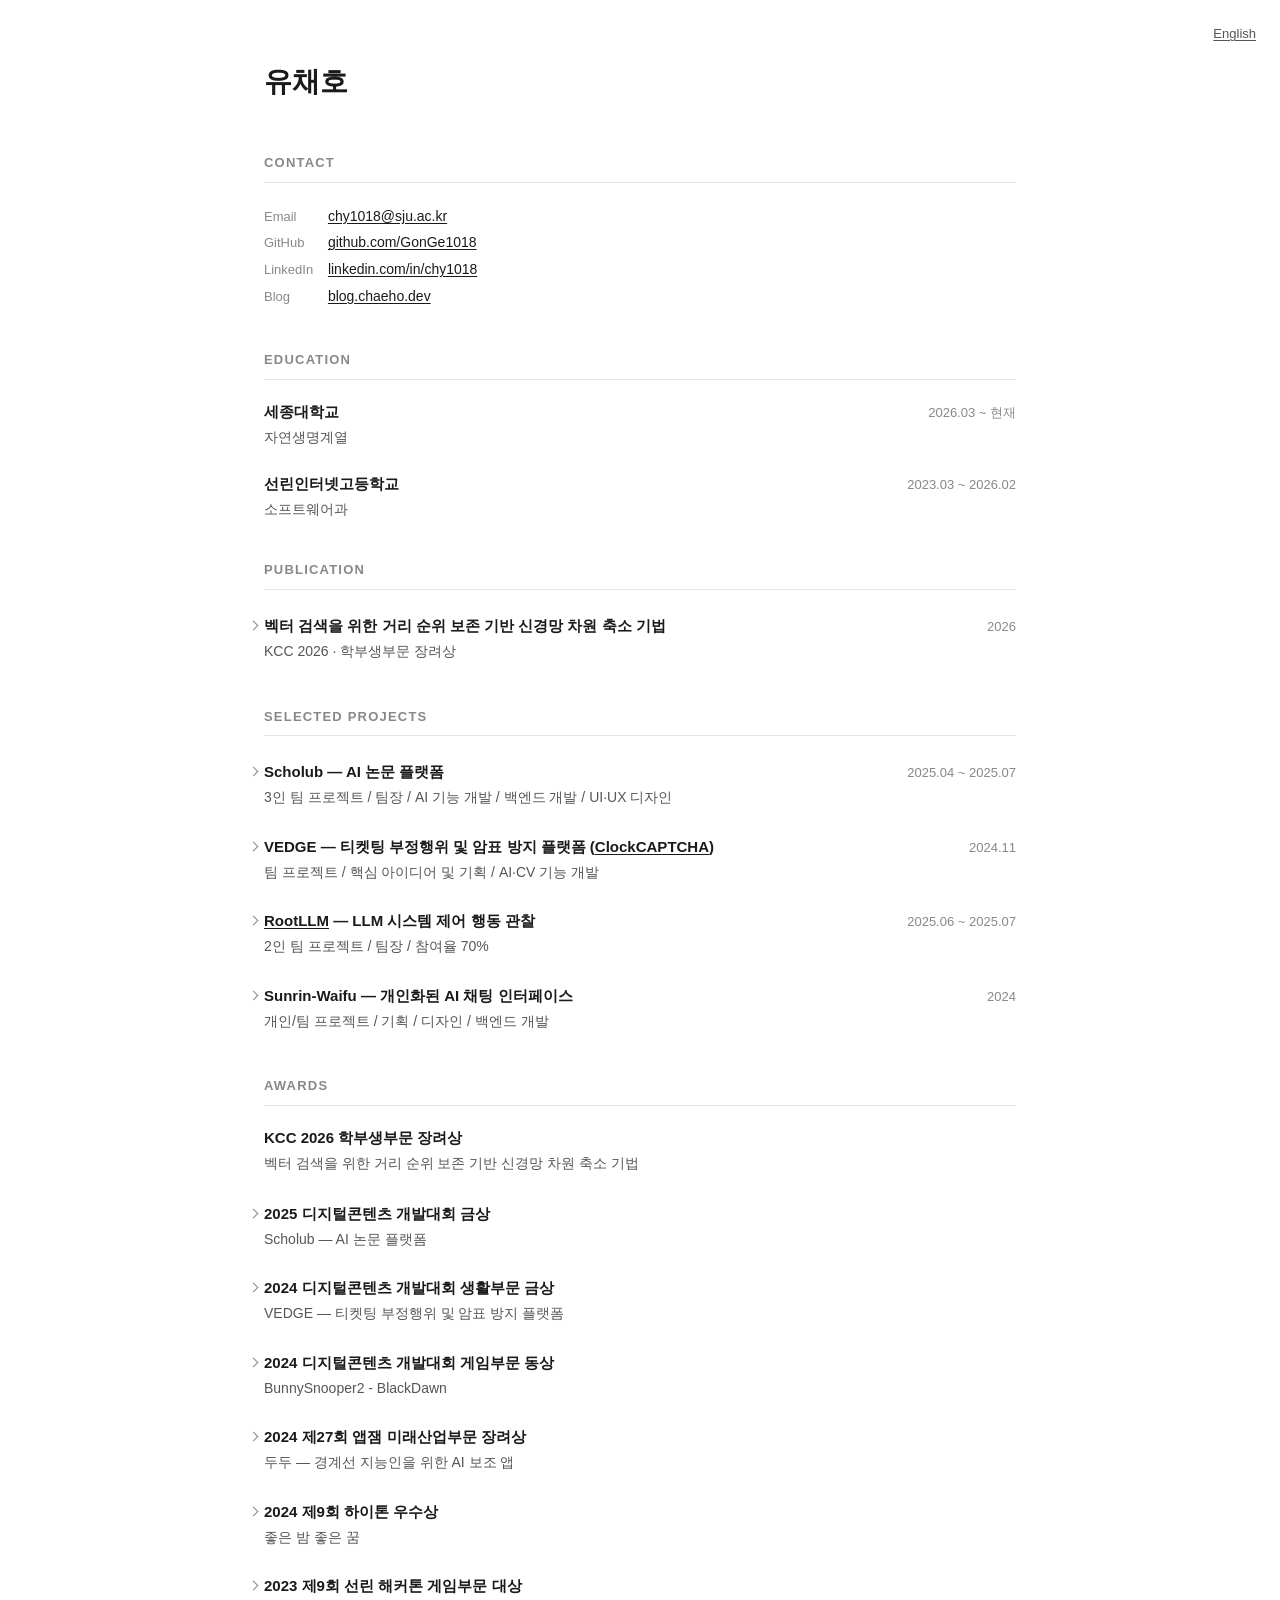
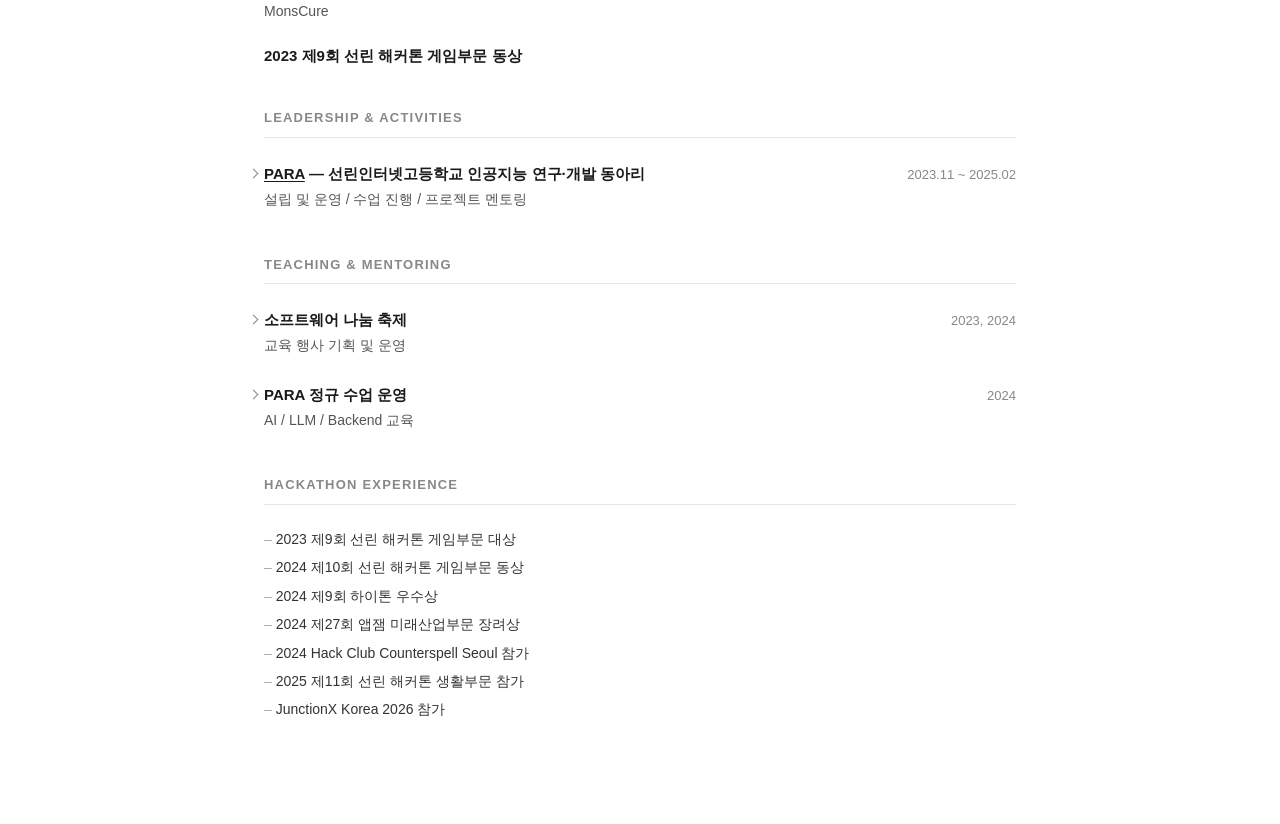
==== commit 4d9c1692: "fix: update CV contact and hackathon details" ====
--- a/index.html
+++ b/index.html
@@ -3,7 +3,7 @@
 <head>
   <meta charset="UTF-8">
   <meta name="viewport" content="width=device-width, initial-scale=1.0">
-  <title>유채호 — AI · Backend Developer</title>
+  <title>유채호</title>
   <link rel="stylesheet" href="style.css">
 </head>
 <body>
@@ -11,13 +11,12 @@
 
   <header>
     <h1>유채호</h1>
-    <p class="subtitle">AI · Backend Developer</p>
   </header>
 
   <section>
     <h2>Contact</h2>
     <ul class="contact-list">
-      <li><span>Email</span> <a href="mailto:cjy1018@sju.ac.kr">cjy1018@sju.ac.kr</a></li>
+      <li><span>Email</span> <a href="mailto:chy1018@sju.ac.kr">chy1018@sju.ac.kr</a></li>
       <li><span>GitHub</span> <a href="https://github.com/GonGe1018">github.com/GonGe1018</a></li>
       <li><span>LinkedIn</span> <a href="https://www.linkedin.com/in/chy1018/">linkedin.com/in/chy1018</a></li>
       <li><span>Blog</span> <a href="https://blog.chaeho.dev">blog.chaeho.dev</a></li>
@@ -213,7 +212,6 @@
 
   <section>
     <h2>Hackathon Experience</h2>
-    <p class="desc" style="margin-bottom: 12px;">총 6회의 해커톤에 참여하며 게임 개발, AI 서비스, 웹 서비스, 백엔드 개발 등 다양한 형태의 결과물을 제한된 시간 안에 완성했습니다.</p>
     <ul class="plain">
       <li>2023 제9회 선린 해커톤 게임부문 대상</li>
       <li>2024 제10회 선린 해커톤 게임부문 동상</li>
@@ -221,6 +219,7 @@
       <li>2024 제27회 앱잼 미래산업부문 장려상</li>
       <li>2024 Hack Club Counterspell Seoul 참가</li>
       <li>2025 제11회 선린 해커톤 생활부문 참가</li>
+      <li>JunctionX Korea 2026 참가</li>
     </ul>
   </section>
 
--- a/style.css
+++ b/style.css
@@ -86,11 +86,17 @@
   gap: 4px;
 }
 
-.entry-header h3 {
+.entry-header h3,
+.entry-title {
   font-size: 15px;
   font-weight: 600;
 }
 
+.entry-title {
+  flex: 1;
+  min-width: 0;
+}
+
 .entry-header .date {
   font-size: 13px;
   color: #888;
@@ -98,6 +104,7 @@
 }
 
 .entry .role {
+  display: block;
   font-size: 14px;
   color: #555;
   margin-top: 2px;
@@ -108,6 +115,50 @@
   color: #333;
   margin-top: 6px;
   line-height: 1.65;
+}
+
+.entry-details {
+  margin-bottom: 18px;
+}
+
+.entry-details summary {
+  display: block;
+  position: relative;
+  min-height: 44px;
+  margin-left: -14px;
+  padding: 4px 0 4px 14px;
+  color: #1a1a1a;
+  cursor: pointer;
+  list-style: none;
+}
+
+.entry-details summary::before {
+  content: "";
+  position: absolute;
+  top: 12px;
+  left: 0;
+  width: 6px;
+  height: 6px;
+  border-right: 1px solid #888;
+  border-bottom: 1px solid #888;
+  transform: rotate(-45deg);
+}
+
+.entry-details summary::-webkit-details-marker {
+  display: none;
+}
+
+.entry-details summary:hover {
+  background: #f7f7f7;
+}
+
+.entry-details summary:focus-visible {
+  outline: 2px solid #555;
+  outline-offset: 4px;
+}
+
+.entry-details[open] summary::before {
+  transform: rotate(45deg);
 }
 
 .skills-grid {
